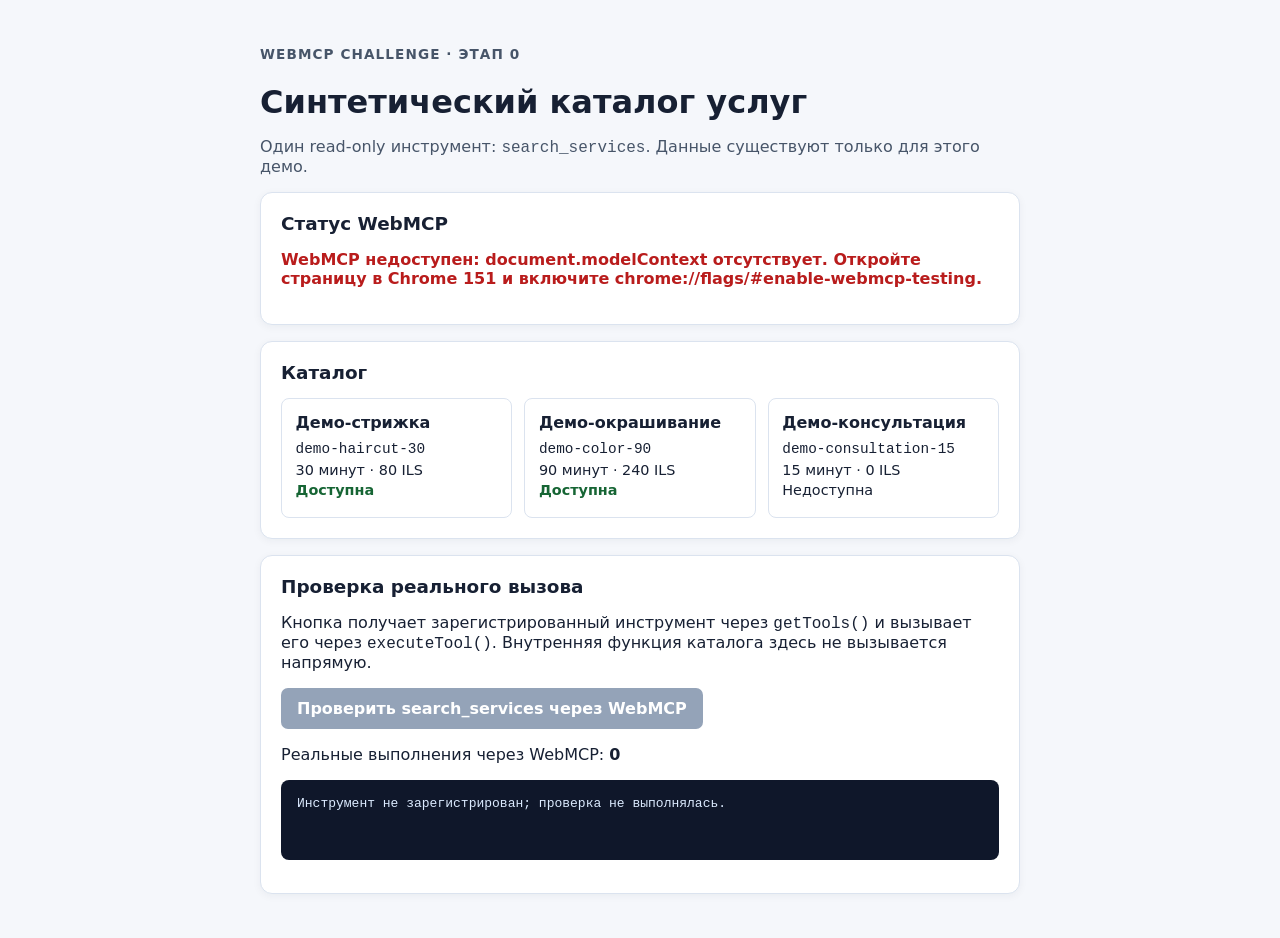
==== index.html @ 8a9034c2 "feat: prove WebMCP search services tool" ====
<!doctype html>
<html lang="ru">
<head>
  <meta charset="utf-8">
  <meta name="viewport" content="width=device-width, initial-scale=1">
  <title>WebMCP Stage 0 — search_services</title>
  <link rel="stylesheet" href="styles.css">
</head>
<body>
  <main class="page">
    <p class="eyebrow">WebMCP Challenge · этап 0</p>
    <h1>Синтетический каталог услуг</h1>
    <p class="intro">Один read-only инструмент: <code>search_services</code>. Данные существуют только для этого демо.</p>

    <section class="panel" aria-labelledby="status-heading">
      <h2 id="status-heading">Статус WebMCP</h2>
      <p id="webmcp-status" data-status="pending" role="status">Проверяем поддержку WebMCP…</p>
    </section>

    <section class="panel" aria-labelledby="catalog-heading">
      <h2 id="catalog-heading">Каталог</h2>
      <div id="catalog" class="catalog" aria-live="polite"></div>
    </section>

    <section class="panel" aria-labelledby="verify-heading">
      <h2 id="verify-heading">Проверка реального вызова</h2>
      <p>Кнопка получает зарегистрированный инструмент через <code>getTools()</code> и вызывает его через <code>executeTool()</code>. Внутренняя функция каталога здесь не вызывается напрямую.</p>
      <button id="verify-tool" type="button" disabled>Проверить search_services через WebMCP</button>
      <p>Реальные выполнения через WebMCP: <strong id="real-execution-count">0</strong></p>
      <pre id="tool-result" aria-live="polite">Ожидание проверки.</pre>
    </section>
  </main>
  <script src="app.js"></script>
</body>
</html>
---- styles.css ----
:root {
  color-scheme: light;
  font-family: system-ui, sans-serif;
  background: #f5f7fb;
  color: #172033;
}

body { margin: 0; }

.page { max-width: 760px; margin: 0 auto; padding: 2rem 1rem 3rem; }
.eyebrow { color: #475569; font-size: .85rem; font-weight: 700; letter-spacing: .08em; text-transform: uppercase; }
h1 { margin-bottom: .4rem; }
.intro { color: #475569; }
.panel { background: #fff; border: 1px solid #dbe3ef; border-radius: 12px; margin-top: 1rem; padding: 1.25rem; box-shadow: 0 2px 8px #1720330d; }
h2 { margin-top: 0; font-size: 1.15rem; }
.catalog { display: grid; gap: .75rem; grid-template-columns: repeat(auto-fit, minmax(190px, 1fr)); }
.service { border: 1px solid #dbe3ef; border-radius: 8px; padding: .85rem; }
.service h3 { margin: 0 0 .5rem; font-size: 1rem; }
.service p { margin: .3rem 0; font-size: .9rem; }
.available { color: #166534; font-weight: 700; }
button { background: #1d4ed8; border: 0; border-radius: 7px; color: #fff; cursor: pointer; font: inherit; font-weight: 700; padding: .7rem 1rem; }
button:disabled { background: #94a3b8; cursor: not-allowed; }
pre { background: #0f172a; border-radius: 8px; color: #dbeafe; min-height: 3rem; overflow: auto; padding: 1rem; white-space: pre-wrap; }
[data-status="ready"] { color: #166534; font-weight: 700; }
[data-status="error"] { color: #b91c1c; font-weight: 700; }
code { font-family: ui-monospace, monospace; }
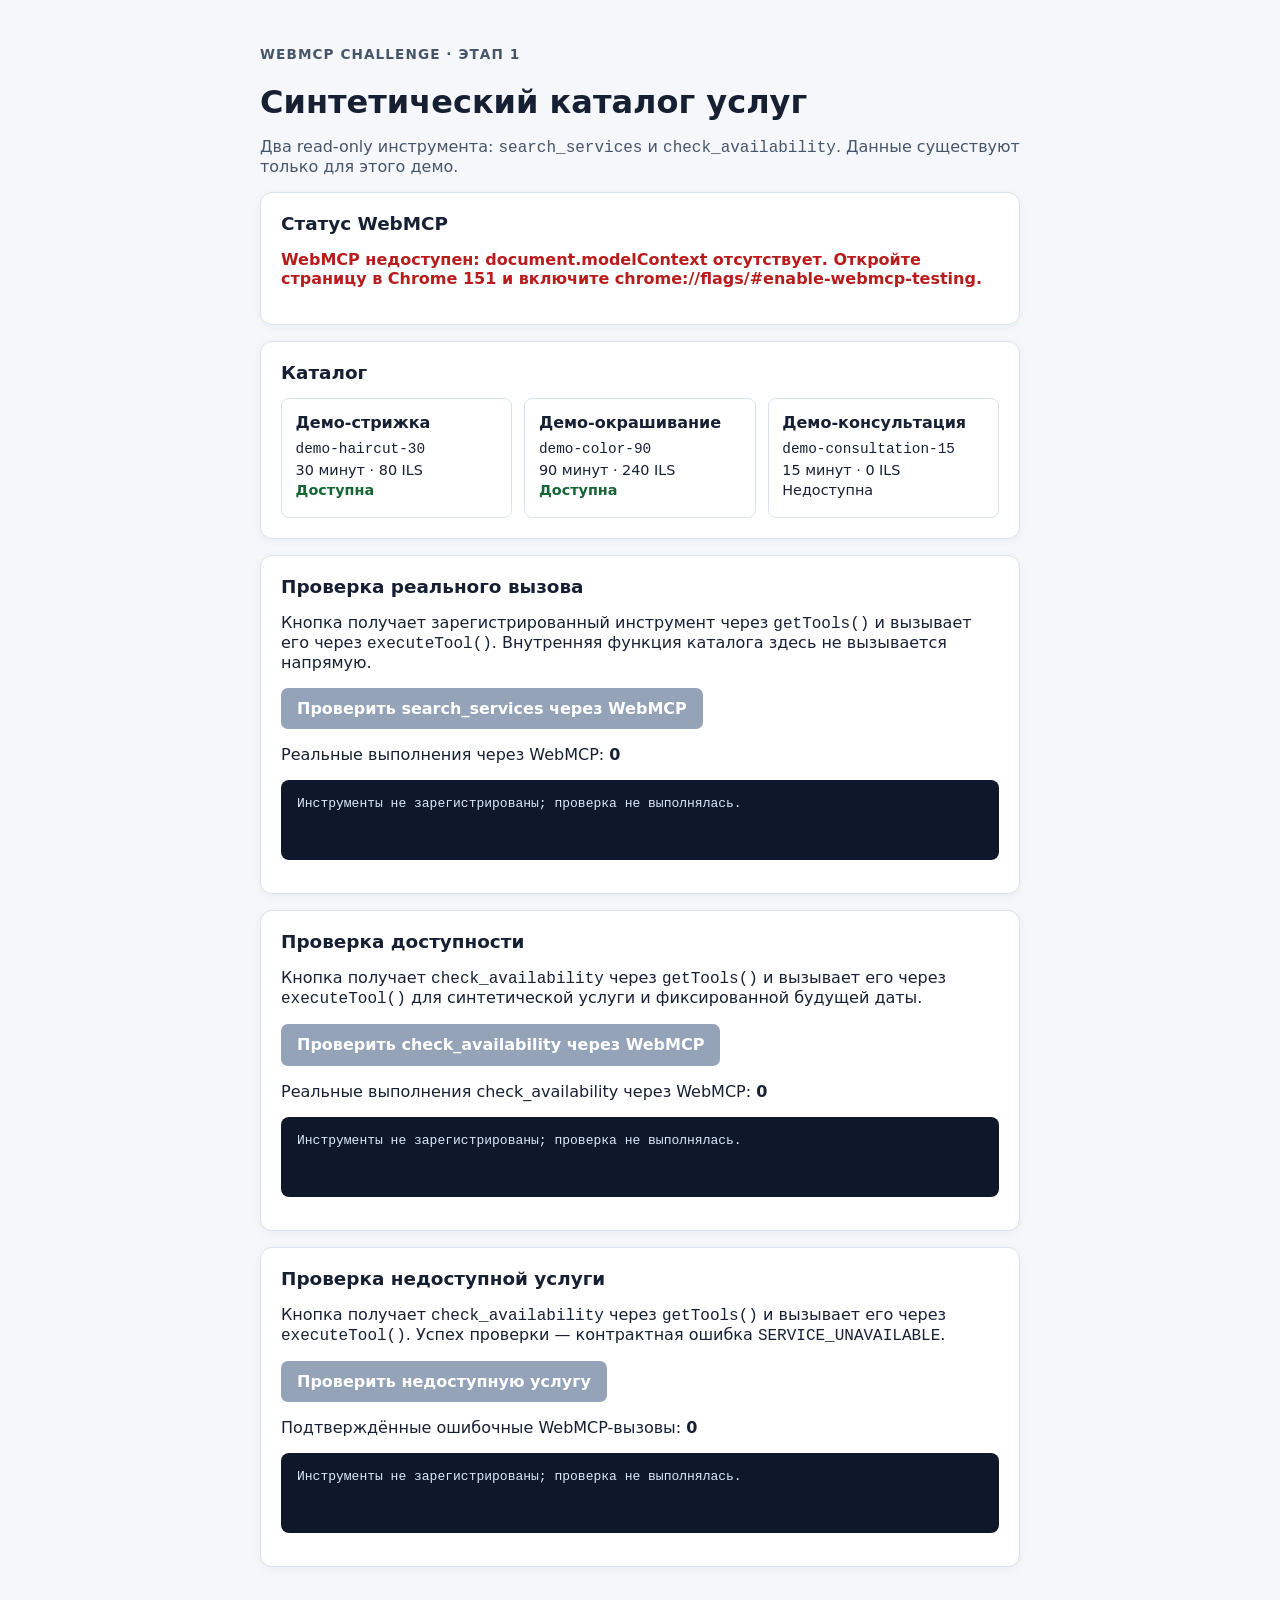
==== commit 75c242ec: "feat: add read-only availability tool" ====
--- a/index.html
+++ b/index.html
@@ -3,14 +3,14 @@
 <head>
   <meta charset="utf-8">
   <meta name="viewport" content="width=device-width, initial-scale=1">
-  <title>WebMCP Stage 0 — search_services</title>
+  <title>WebMCP Stage 1 — availability</title>
   <link rel="stylesheet" href="styles.css">
 </head>
 <body>
   <main class="page">
-    <p class="eyebrow">WebMCP Challenge · этап 0</p>
+    <p class="eyebrow">WebMCP Challenge · этап 1</p>
     <h1>Синтетический каталог услуг</h1>
-    <p class="intro">Один read-only инструмент: <code>search_services</code>. Данные существуют только для этого демо.</p>
+    <p class="intro">Два read-only инструмента: <code>search_services</code> и <code>check_availability</code>. Данные существуют только для этого демо.</p>
 
     <section class="panel" aria-labelledby="status-heading">
       <h2 id="status-heading">Статус WebMCP</h2>
@@ -29,6 +29,21 @@
       <p>Реальные выполнения через WebMCP: <strong id="real-execution-count">0</strong></p>
       <pre id="tool-result" aria-live="polite">Ожидание проверки.</pre>
     </section>
+
+    <section class="panel" aria-labelledby="availability-heading">
+      <h2 id="availability-heading">Проверка доступности</h2>
+      <p>Кнопка получает <code>check_availability</code> через <code>getTools()</code> и вызывает его через <code>executeTool()</code> для синтетической услуги и фиксированной будущей даты.</p>
+      <button id="verify-availability" type="button" disabled>Проверить check_availability через WebMCP</button>
+      <p>Реальные выполнения check_availability через WebMCP: <strong id="availability-execution-count">0</strong></p>
+      <pre id="availability-result" aria-live="polite">Ожидание проверки.</pre>
+    </section>
+    <section class="panel" aria-labelledby="unavailable-heading">
+      <h2 id="unavailable-heading">Проверка недоступной услуги</h2>
+      <p>Кнопка получает <code>check_availability</code> через <code>getTools()</code> и вызывает его через <code>executeTool()</code>. Успех проверки — контрактная ошибка <code>SERVICE_UNAVAILABLE</code>.</p>
+      <button id="verify-unavailable-service" type="button" disabled>Проверить недоступную услугу</button>
+      <p>Подтверждённые ошибочные WebMCP-вызовы: <strong id="unavailable-execution-count">0</strong></p>
+      <pre id="unavailable-result" aria-live="polite">Ожидание проверки.</pre>
+    </section>
   </main>
   <script src="app.js"></script>
 </body>
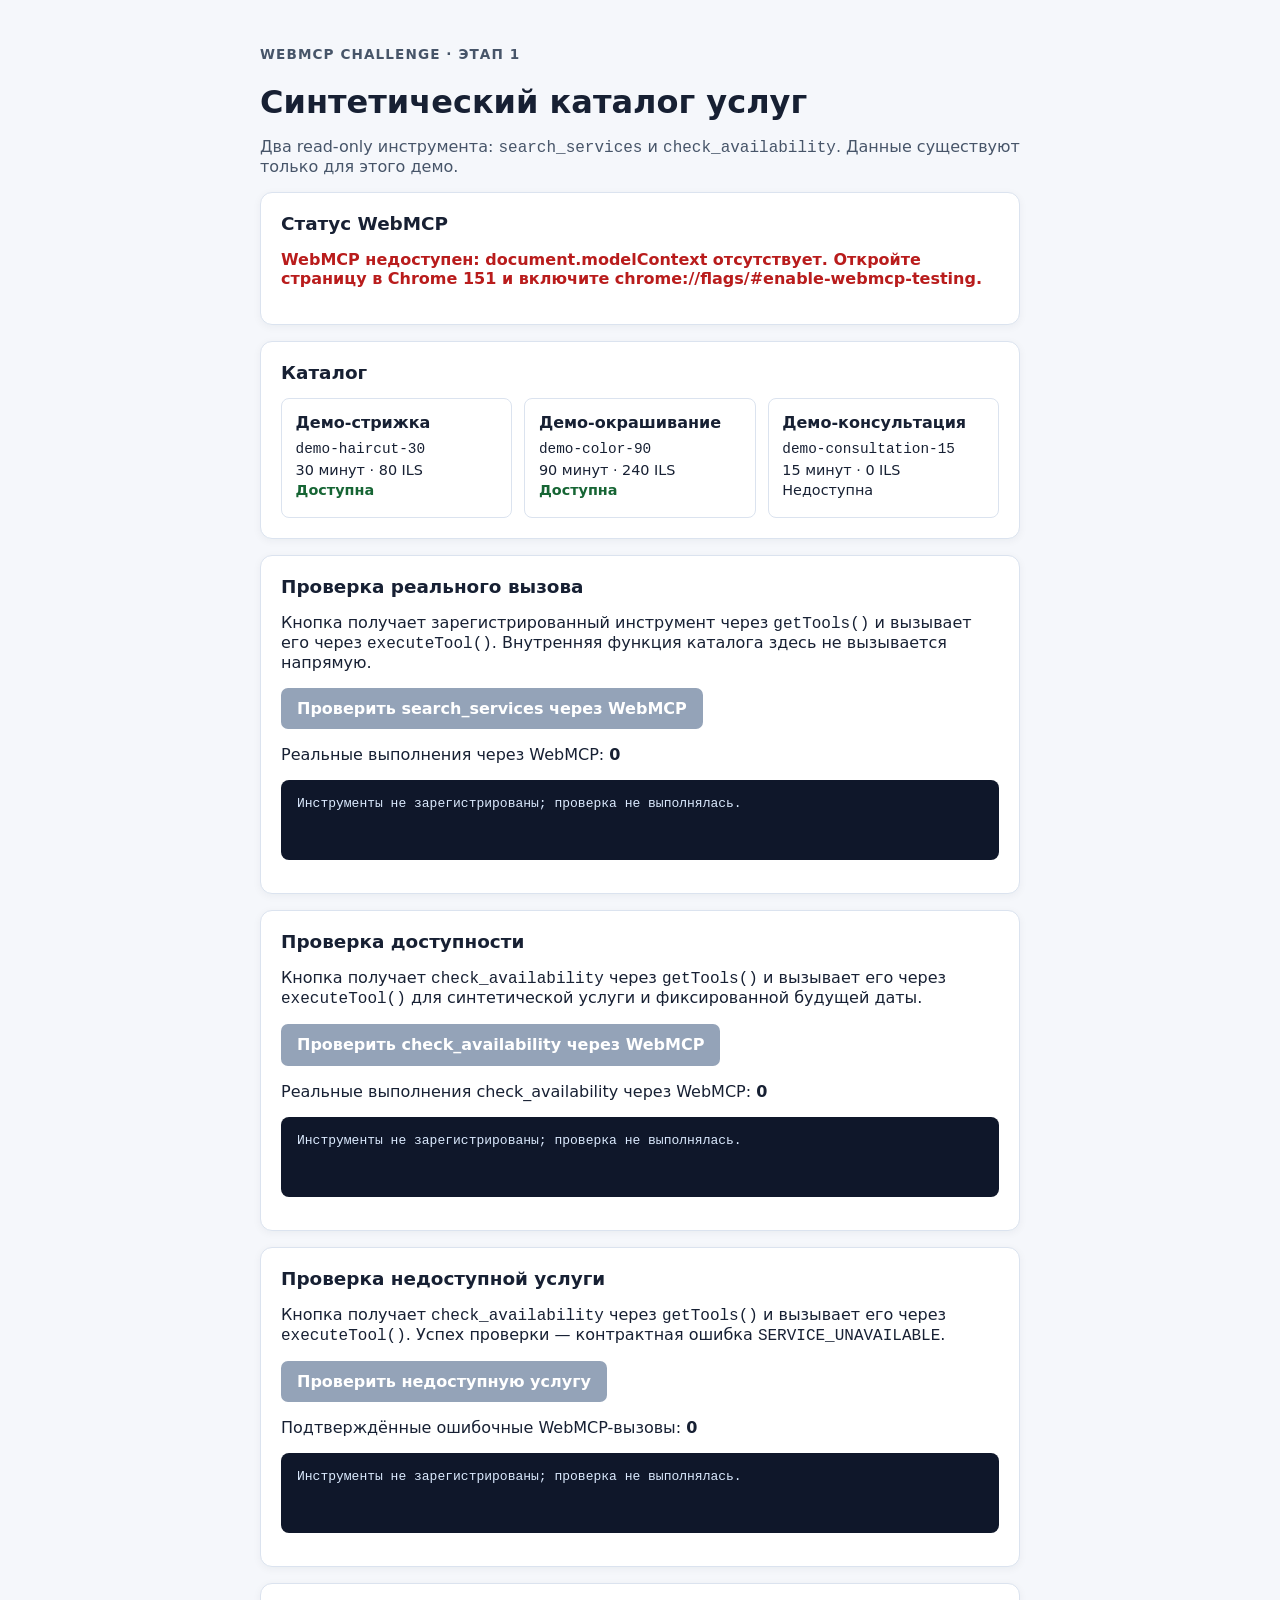
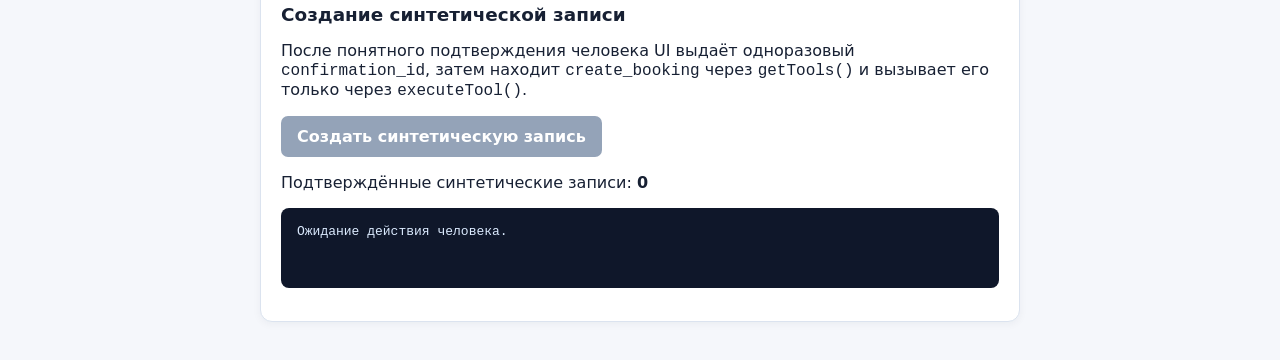
==== commit c2e11edd: "feat: add confirmed synthetic booking" ====
--- a/index.html
+++ b/index.html
@@ -44,6 +44,14 @@
       <p>Подтверждённые ошибочные WebMCP-вызовы: <strong id="unavailable-execution-count">0</strong></p>
       <pre id="unavailable-result" aria-live="polite">Ожидание проверки.</pre>
     </section>
+
+    <section class="panel" aria-labelledby="booking-heading">
+      <h2 id="booking-heading">Создание синтетической записи</h2>
+      <p>После понятного подтверждения человека UI выдаёт одноразовый <code>confirmation_id</code>, затем находит <code>create_booking</code> через <code>getTools()</code> и вызывает его только через <code>executeTool()</code>.</p>
+      <button id="create-booking" type="button" disabled>Создать синтетическую запись</button>
+      <p>Подтверждённые синтетические записи: <strong id="confirmed-booking-count">0</strong></p>
+      <pre id="booking-result" aria-live="polite">Ожидание действия человека.</pre>
+    </section>
   </main>
   <script src="app.js"></script>
 </body>
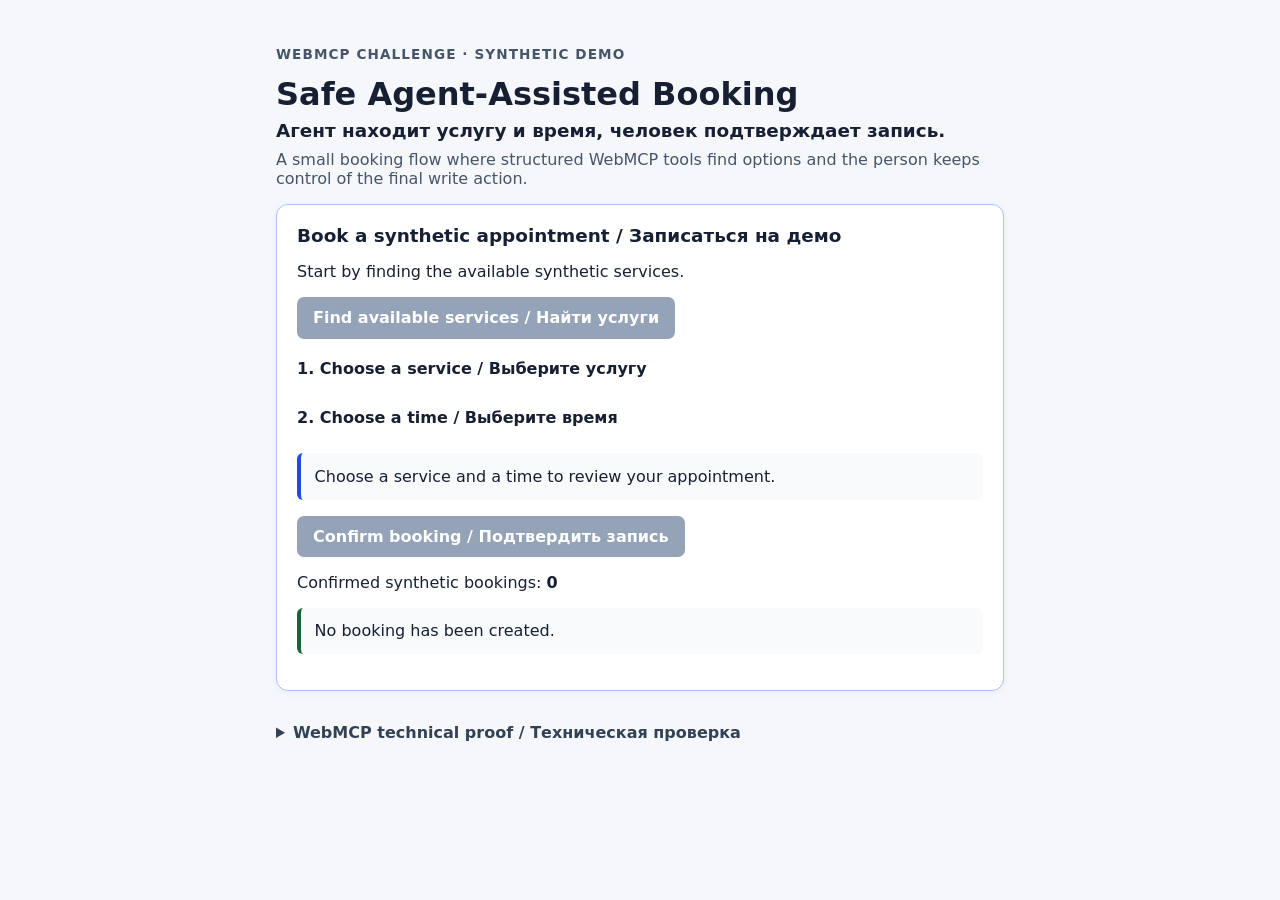
==== commit 9e7c6e72: "feat: add coherent WebMCP booking journey" ====
--- a/index.html
+++ b/index.html
@@ -1,57 +1,85 @@
 <!doctype html>
-<html lang="ru">
+<html lang="en">
 <head>
   <meta charset="utf-8">
   <meta name="viewport" content="width=device-width, initial-scale=1">
-  <title>WebMCP Stage 1 — availability</title>
+  <title>Safe Agent-Assisted Booking — WebMCP</title>
   <link rel="stylesheet" href="styles.css">
 </head>
 <body>
   <main class="page">
-    <p class="eyebrow">WebMCP Challenge · этап 1</p>
-    <h1>Синтетический каталог услуг</h1>
-    <p class="intro">Два read-only инструмента: <code>search_services</code> и <code>check_availability</code>. Данные существуют только для этого демо.</p>
+    <header class="hero">
+      <p class="eyebrow">WebMCP Challenge · synthetic demo</p>
+      <h1>Safe Agent-Assisted Booking</h1>
+      <p class="intro">Агент находит услугу и время, человек подтверждает запись.</p>
+      <p class="hero-detail">A small booking flow where structured WebMCP tools find options and the person keeps control of the final write action.</p>
+    </header>
 
-    <section class="panel" aria-labelledby="status-heading">
-      <h2 id="status-heading">Статус WebMCP</h2>
-      <p id="webmcp-status" data-status="pending" role="status">Проверяем поддержку WebMCP…</p>
+    <section id="booking-journey" class="panel journey" aria-labelledby="journey-heading">
+      <h2 id="journey-heading">Book a synthetic appointment / Записаться на демо</h2>
+      <p id="journey-status" data-status="pending" role="status">Start by finding the available synthetic services.</p>
+      <button id="start-journey" type="button" disabled>Find available services / Найти услуги</button>
+
+      <div class="journey-step" aria-live="polite">
+        <h3>1. Choose a service / Выберите услугу</h3>
+        <div id="journey-services" class="choice-grid"></div>
+      </div>
+      <div class="journey-step" aria-live="polite">
+        <h3>2. Choose a time / Выберите время</h3>
+        <div id="journey-slots" class="choice-grid"></div>
+      </div>
+      <div id="journey-summary" class="journey-summary" aria-live="polite">Choose a service and a time to review your appointment.</div>
+      <button id="journey-confirm" type="button" disabled>Confirm booking / Подтвердить запись</button>
+      <p>Confirmed synthetic bookings: <strong id="journey-success-count">0</strong></p>
+      <div id="journey-result" class="booking-card" aria-live="polite">No booking has been created.</div>
     </section>
 
-    <section class="panel" aria-labelledby="catalog-heading">
-      <h2 id="catalog-heading">Каталог</h2>
-      <div id="catalog" class="catalog" aria-live="polite"></div>
-    </section>
+    <details class="technical-proof">
+      <summary>WebMCP technical proof / Техническая проверка</summary>
+      <div class="technical-proof-content">
+        <section class="panel" aria-labelledby="status-heading">
+          <h2 id="status-heading">WebMCP status</h2>
+          <p id="webmcp-status" data-status="pending" role="status">Checking WebMCP support…</p>
+        </section>
 
-    <section class="panel" aria-labelledby="verify-heading">
-      <h2 id="verify-heading">Проверка реального вызова</h2>
-      <p>Кнопка получает зарегистрированный инструмент через <code>getTools()</code> и вызывает его через <code>executeTool()</code>. Внутренняя функция каталога здесь не вызывается напрямую.</p>
-      <button id="verify-tool" type="button" disabled>Проверить search_services через WebMCP</button>
-      <p>Реальные выполнения через WebMCP: <strong id="real-execution-count">0</strong></p>
-      <pre id="tool-result" aria-live="polite">Ожидание проверки.</pre>
-    </section>
+        <section class="panel" aria-labelledby="catalog-heading">
+          <h2 id="catalog-heading">Synthetic catalog</h2>
+          <div id="catalog" class="catalog" aria-live="polite"></div>
+        </section>
 
-    <section class="panel" aria-labelledby="availability-heading">
-      <h2 id="availability-heading">Проверка доступности</h2>
-      <p>Кнопка получает <code>check_availability</code> через <code>getTools()</code> и вызывает его через <code>executeTool()</code> для синтетической услуги и фиксированной будущей даты.</p>
-      <button id="verify-availability" type="button" disabled>Проверить check_availability через WebMCP</button>
-      <p>Реальные выполнения check_availability через WebMCP: <strong id="availability-execution-count">0</strong></p>
-      <pre id="availability-result" aria-live="polite">Ожидание проверки.</pre>
-    </section>
-    <section class="panel" aria-labelledby="unavailable-heading">
-      <h2 id="unavailable-heading">Проверка недоступной услуги</h2>
-      <p>Кнопка получает <code>check_availability</code> через <code>getTools()</code> и вызывает его через <code>executeTool()</code>. Успех проверки — контрактная ошибка <code>SERVICE_UNAVAILABLE</code>.</p>
-      <button id="verify-unavailable-service" type="button" disabled>Проверить недоступную услугу</button>
-      <p>Подтверждённые ошибочные WebMCP-вызовы: <strong id="unavailable-execution-count">0</strong></p>
-      <pre id="unavailable-result" aria-live="polite">Ожидание проверки.</pre>
-    </section>
+        <section class="panel" aria-labelledby="verify-heading">
+          <h2 id="verify-heading">search_services proof</h2>
+          <p>This diagnostic button discovers the registered tool with <code>getTools()</code> and calls it with <code>executeTool()</code>.</p>
+          <button id="verify-tool" type="button" disabled>Verify search_services through WebMCP</button>
+          <p>Verified WebMCP calls: <strong id="real-execution-count">0</strong></p>
+          <pre id="tool-result" aria-live="polite">Waiting for verification.</pre>
+        </section>
 
-    <section class="panel" aria-labelledby="booking-heading">
-      <h2 id="booking-heading">Создание синтетической записи</h2>
-      <p>После понятного подтверждения человека UI выдаёт одноразовый <code>confirmation_id</code>, затем находит <code>create_booking</code> через <code>getTools()</code> и вызывает его только через <code>executeTool()</code>.</p>
-      <button id="create-booking" type="button" disabled>Создать синтетическую запись</button>
-      <p>Подтверждённые синтетические записи: <strong id="confirmed-booking-count">0</strong></p>
-      <pre id="booking-result" aria-live="polite">Ожидание действия человека.</pre>
-    </section>
+        <section class="panel" aria-labelledby="availability-heading">
+          <h2 id="availability-heading">check_availability proof</h2>
+          <p>This diagnostic button calls the existing availability tool through the real WebMCP boundary.</p>
+          <button id="verify-availability" type="button" disabled>Verify check_availability through WebMCP</button>
+          <p>Verified availability calls: <strong id="availability-execution-count">0</strong></p>
+          <pre id="availability-result" aria-live="polite">Waiting for verification.</pre>
+        </section>
+
+        <section class="panel" aria-labelledby="unavailable-heading">
+          <h2 id="unavailable-heading">Unavailable-service proof</h2>
+          <p>The expected result is the contract error <code>SERVICE_UNAVAILABLE</code>.</p>
+          <button id="verify-unavailable-service" type="button" disabled>Verify unavailable service</button>
+          <p>Verified error calls: <strong id="unavailable-execution-count">0</strong></p>
+          <pre id="unavailable-result" aria-live="polite">Waiting for verification.</pre>
+        </section>
+
+        <section class="panel" aria-labelledby="booking-heading">
+          <h2 id="booking-heading">create_booking proof</h2>
+          <p>This separate diagnostic path keeps the original fixed synthetic write check and raw JSON evidence.</p>
+          <button id="create-booking" type="button" disabled>Create synthetic booking</button>
+          <p>Confirmed synthetic bookings: <strong id="confirmed-booking-count">0</strong></p>
+          <pre id="booking-result" aria-live="polite">Waiting for a human action.</pre>
+        </section>
+      </div>
+    </details>
   </main>
   <script src="app.js"></script>
 </body>
--- a/styles.css
+++ b/styles.css
@@ -5,22 +5,43 @@
   color: #172033;
 }
 
+* { box-sizing: border-box; }
 body { margin: 0; }
-
 .page { max-width: 760px; margin: 0 auto; padding: 2rem 1rem 3rem; }
+.hero { margin-bottom: 1rem; }
 .eyebrow { color: #475569; font-size: .85rem; font-weight: 700; letter-spacing: .08em; text-transform: uppercase; }
-h1 { margin-bottom: .4rem; }
-.intro { color: #475569; }
+h1 { margin: 0 0 .4rem; }
+.intro { color: #172033; font-size: 1.15rem; font-weight: 700; margin: 0; }
+.hero-detail { color: #475569; margin: .6rem 0 0; }
 .panel { background: #fff; border: 1px solid #dbe3ef; border-radius: 12px; margin-top: 1rem; padding: 1.25rem; box-shadow: 0 2px 8px #1720330d; }
 h2 { margin-top: 0; font-size: 1.15rem; }
-.catalog { display: grid; gap: .75rem; grid-template-columns: repeat(auto-fit, minmax(190px, 1fr)); }
+h3 { font-size: 1rem; margin: 0 0 .65rem; }
+.catalog, .choice-grid { display: grid; gap: .75rem; grid-template-columns: repeat(auto-fit, minmax(190px, 1fr)); }
 .service { border: 1px solid #dbe3ef; border-radius: 8px; padding: .85rem; }
 .service h3 { margin: 0 0 .5rem; font-size: 1rem; }
 .service p { margin: .3rem 0; font-size: .9rem; }
 .available { color: #166534; font-weight: 700; }
 button { background: #1d4ed8; border: 0; border-radius: 7px; color: #fff; cursor: pointer; font: inherit; font-weight: 700; padding: .7rem 1rem; }
 button:disabled { background: #94a3b8; cursor: not-allowed; }
+.choice-button { background: #e8efff; border: 1px solid #bdd0ff; color: #173a91; text-align: left; width: 100%; }
+.choice-button:hover { background: #dce8ff; }
+.journey { border-color: #a7c0ff; }
+.journey-step { margin-top: 1.25rem; }
+.journey-summary, .booking-card { background: #f8fafc; border-left: 4px solid #1d4ed8; border-radius: 6px; margin: 1rem 0; overflow-wrap: anywhere; padding: .85rem; }
+.booking-card { border-left-color: #166534; }
+.technical-proof { margin-top: 1.25rem; }
+.technical-proof > summary { color: #334155; cursor: pointer; font-weight: 700; padding: .75rem 0; }
+.technical-proof-content { border-top: 1px solid #dbe3ef; padding-top: .1rem; }
 pre { background: #0f172a; border-radius: 8px; color: #dbeafe; min-height: 3rem; overflow: auto; padding: 1rem; white-space: pre-wrap; }
 [data-status="ready"] { color: #166534; font-weight: 700; }
 [data-status="error"] { color: #b91c1c; font-weight: 700; }
 code { font-family: ui-monospace, monospace; }
+
+@media (max-width: 320px) {
+  .page { padding: 1rem .75rem 2rem; }
+  h1 { font-size: 1.65rem; }
+  .panel { padding: 1rem; }
+  .catalog, .choice-grid { grid-template-columns: minmax(0, 1fr); }
+  button { min-height: 2.75rem; padding: .65rem .75rem; width: 100%; }
+  pre { font-size: .78rem; padding: .75rem; }
+}
